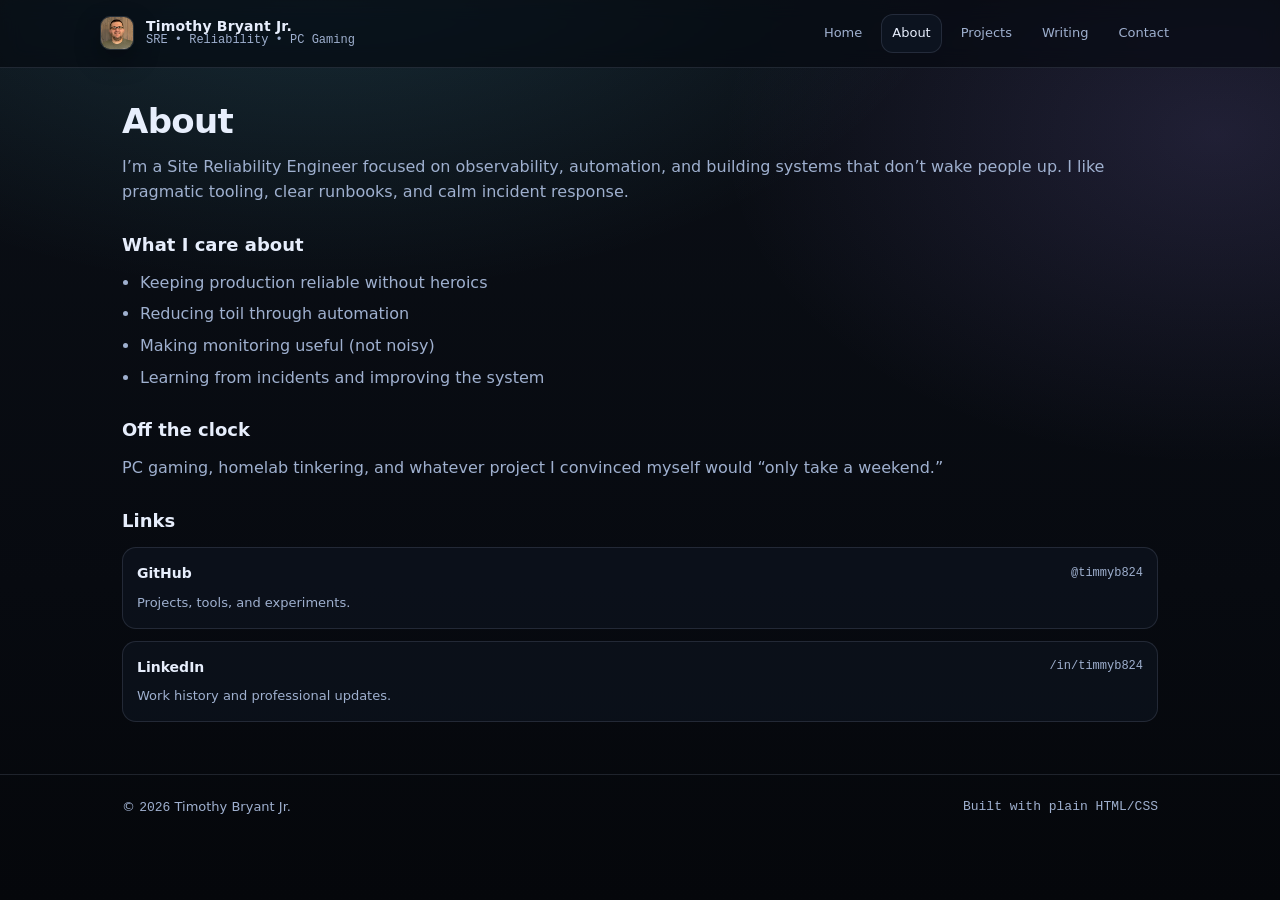
==== site/about.html @ 0bb1f5d0 "init commit" ====
<!doctype html>
<html lang="en">

<head>
  <meta charset="utf-8" />
  <meta name="viewport" content="width=device-width, initial-scale=1" />
  <title>About | Timothy Bryant Jr.</title>
  <meta name="description" content="About Timothy Bryant Jr. — Site Reliability Engineer." />
  <link rel="stylesheet" href="./assets/styles.css" />
</head>

<body>
  <a class="skip-link" href="#content">Skip to content</a>

  <header class="site-header">
    <div class="container header-inner">
      <a class="brand" href="./index.html" aria-label="Home">
        <img class="logo" src="./assets/timothy-bryant.png" alt="Timothy Bryant Jr." />
        <span class="brand-title">
          <strong>Timothy Bryant Jr.</strong>
          <span class="mono">SRE • Reliability • PC Gaming</span>
        </span>
      </a>

      <nav class="nav" aria-label="Primary">
        <a href="./index.html">Home</a>
        <a href="./about.html" aria-current="page">About</a>
        <a href="./projects.html">Projects</a>
        <a href="./writing.html">Writing</a>
        <a href="./contact.html">Contact</a>
      </nav>
    </div>
  </header>

  <main id="content" class="page">
    <div class="container">
      <h1>About</h1>
      <p>
        I’m a Site Reliability Engineer focused on observability, automation, and building systems that don’t wake
        people up.
        I like pragmatic tooling, clear runbooks, and calm incident response.
      </p>

      <h2>What I care about</h2>
      <ul>
        <li>Keeping production reliable without heroics</li>
        <li>Reducing toil through automation</li>
        <li>Making monitoring useful (not noisy)</li>
        <li>Learning from incidents and improving the system</li>
      </ul>

      <h2>Off the clock</h2>
      <p>
        PC gaming, homelab tinkering, and whatever project I convinced myself would “only take a weekend.”
      </p>

      <h2>Links</h2>
      <div class="list">
        <a href="https://github.com/timmyb824" rel="me">
          <div class="list-title"><strong>GitHub</strong><span class="mono">@timmyb824</span></div>
          <p>Projects, tools, and experiments.</p>
        </a>
        <a href="https://linkedin.com/in/timmyb824" rel="me">
          <div class="list-title"><strong>LinkedIn</strong><span class="mono">/in/timmyb824</span></div>
          <p>Work history and professional updates.</p>
        </a>
      </div>
    </div>
  </main>

  <footer class="site-footer">
    <div class="container footer-inner">
      <div>© <span class="mono">2026</span> Timothy Bryant Jr.</div>
      <div class="mono">Built with plain HTML/CSS</div>
    </div>
  </footer>
</body>

</html>
---- site/assets/styles.css ----
:root {
  --bg: #0b0f16;
  --panel: #0f1724;
  --panel2: #0c1320;
  --text: #e7eefc;
  --muted: #9fb0cf;
  --border: rgba(159, 176, 207, 0.16);
  --accent: #66e3ff;
  --accent2: #a78bfa;
  --ok: #22c55e;
  --warn: #f59e0b;
  --bad: #ef4444;
  --shadow: 0 16px 40px rgba(0, 0, 0, 0.45);
  --radius: 14px;
  --maxw: 1080px;
}

* {
  box-sizing: border-box;
}
html,
body {
  height: 100%;
}
body {
  margin: 0;
  font-family:
    ui-sans-serif,
    system-ui,
    -apple-system,
    Segoe UI,
    Roboto,
    Helvetica,
    Arial,
    "Apple Color Emoji",
    "Segoe UI Emoji";
  background:
    radial-gradient(
      1200px 700px at 25% -10%,
      rgba(102, 227, 255, 0.16),
      transparent 55%
    ),
    radial-gradient(
      900px 600px at 95% 15%,
      rgba(167, 139, 250, 0.14),
      transparent 55%
    ),
    linear-gradient(180deg, var(--bg), #070a10 65%, #05070b);
  color: var(--text);
  line-height: 1.6;
}

a {
  color: inherit;
  text-decoration: none;
}
a:hover {
  text-decoration: underline;
}

.container {
  max-width: var(--maxw);
  margin: 0 auto;
  padding: 0 22px;
}

.skip-link {
  position: absolute;
  left: -999px;
  top: auto;
  width: 1px;
  height: 1px;
  overflow: hidden;
}
.skip-link:focus {
  left: 16px;
  top: 16px;
  width: auto;
  height: auto;
  padding: 10px 12px;
  background: var(--panel);
  border: 1px solid var(--border);
  border-radius: 10px;
  z-index: 999;
}

.site-header {
  position: sticky;
  top: 0;
  z-index: 50;
  backdrop-filter: saturate(140%) blur(10px);
  background: rgba(7, 10, 16, 0.68);
  border-bottom: 1px solid var(--border);
}
.header-inner {
  display: flex;
  align-items: center;
  justify-content: space-between;
  gap: 16px;
  padding: 14px 0;
}
.brand {
  display: flex;
  align-items: center;
  gap: 12px;
}
.logo {
  width: 34px;
  height: 34px;
  border-radius: 10px;
  border: 1px solid rgba(231, 238, 252, 0.14);
  box-shadow: 0 10px 24px rgba(0, 0, 0, 0.35);
  object-fit: cover;
  display: block;
}
.brand-title {
  display: flex;
  flex-direction: column;
  line-height: 1.1;
}
.brand-title strong {
  font-size: 14px;
  letter-spacing: 0.2px;
}
.brand-title span {
  font-size: 12px;
  color: var(--muted);
}

.nav {
  display: flex;
  align-items: center;
  gap: 8px;
  flex-wrap: wrap;
  justify-content: flex-end;
}
.nav a {
  font-size: 13px;
  padding: 8px 10px;
  border-radius: 12px;
  border: 1px solid transparent;
  color: var(--muted);
}
.nav a[aria-current="page"] {
  color: var(--text);
  border-color: var(--border);
  background: rgba(15, 23, 36, 0.7);
}
.nav a:hover {
  color: var(--text);
  text-decoration: none;
  border-color: rgba(102, 227, 255, 0.2);
}

.hero {
  padding: 58px 0 26px;
}
.hero-grid {
  display: grid;
  grid-template-columns: 1.1fr 0.9fr;
  gap: 22px;
  align-items: start;
}
@media (max-width: 900px) {
  .hero-grid {
    grid-template-columns: 1fr;
  }
}

h1 {
  font-size: 44px;
  letter-spacing: -0.02em;
  line-height: 1.12;
  margin: 0 0 10px;
}
@media (max-width: 520px) {
  h1 {
    font-size: 36px;
  }
}
.lede {
  color: var(--muted);
  font-size: 16px;
  margin: 0 0 18px;
}

.badges {
  display: flex;
  flex-wrap: wrap;
  gap: 10px;
  margin-top: 14px;
}
.badge {
  display: inline-flex;
  align-items: center;
  gap: 8px;
  padding: 8px 10px;
  border-radius: 999px;
  background: rgba(15, 23, 36, 0.7);
  border: 1px solid var(--border);
  color: var(--muted);
  font-size: 13px;
}
.badge-dot {
  width: 8px;
  height: 8px;
  border-radius: 999px;
  background: var(--ok);
  box-shadow: 0 0 0 4px rgba(34, 197, 94, 0.14);
}

.card {
  background: linear-gradient(
    180deg,
    rgba(15, 23, 36, 0.92),
    rgba(10, 15, 24, 0.88)
  );
  border: 1px solid var(--border);
  border-radius: var(--radius);
  box-shadow: var(--shadow);
}
.card-inner {
  padding: 18px;
}

.kpi {
  display: grid;
  grid-template-columns: 1fr 1fr;
  gap: 12px;
}
@media (max-width: 420px) {
  .kpi {
    grid-template-columns: 1fr;
  }
}
.metric {
  padding: 12px 12px;
  border-radius: 12px;
  background: rgba(12, 19, 32, 0.7);
  border: 1px solid rgba(159, 176, 207, 0.12);
}
.metric-label {
  font-size: 12px;
  color: var(--muted);
}
.metric-value {
  font-size: 14px;
  margin-top: 6px;
}
.metric-value strong {
  font-weight: 650;
}

.section {
  padding: 18px 0 44px;
}
.section-title {
  display: flex;
  align-items: center;
  justify-content: space-between;
  gap: 16px;
  margin: 0 0 12px;
}
.section-title h2 {
  margin: 0;
  font-size: 18px;
  letter-spacing: 0.2px;
}
.section-title p {
  margin: 0;
  color: var(--muted);
  font-size: 13px;
}

.grid {
  display: grid;
  grid-template-columns: repeat(12, 1fr);
  gap: 16px;
}
.col-6 {
  grid-column: span 6;
}
.col-4 {
  grid-column: span 4;
}
.col-8 {
  grid-column: span 8;
}
@media (max-width: 900px) {
  .col-6,
  .col-4,
  .col-8 {
    grid-column: span 12;
  }
}

.tile {
  padding: 16px;
  border-radius: var(--radius);
  border: 1px solid var(--border);
  background: rgba(15, 23, 36, 0.55);
}
.tile h3 {
  margin: 0 0 8px;
  font-size: 16px;
}
.tile p {
  margin: 0;
  color: var(--muted);
  font-size: 14px;
}

.cta-row {
  display: flex;
  flex-wrap: wrap;
  gap: 10px;
  margin-top: 18px;
}
.btn {
  display: inline-flex;
  align-items: center;
  gap: 10px;
  padding: 10px 12px;
  border-radius: 12px;
  border: 1px solid rgba(159, 176, 207, 0.18);
  background: rgba(15, 23, 36, 0.72);
  color: var(--text);
  font-size: 13px;
  text-decoration: none;
}
.btn:hover {
  text-decoration: none;
  border-color: rgba(102, 227, 255, 0.28);
}
.btn.primary {
  background: linear-gradient(
    135deg,
    rgba(102, 227, 255, 0.18),
    rgba(167, 139, 250, 0.18)
  );
  border-color: rgba(102, 227, 255, 0.24);
}

.page {
  padding: 34px 0 52px;
}
.page h1 {
  font-size: 34px;
  margin: 0 0 14px;
}
.page h2 {
  font-size: 18px;
  margin: 26px 0 10px;
}
.page p {
  color: var(--muted);
  margin: 0 0 12px;
}
.page ul {
  color: var(--muted);
  margin: 0 0 12px;
  padding-left: 18px;
}
.page li {
  margin: 6px 0;
}

.list {
  display: grid;
  gap: 12px;
  margin-top: 12px;
}
.list a {
  display: block;
  padding: 14px;
  border-radius: var(--radius);
  border: 1px solid var(--border);
  background: rgba(15, 23, 36, 0.55);
}
.list a:hover {
  text-decoration: none;
  border-color: rgba(102, 227, 255, 0.24);
}
.list-title {
  display: flex;
  align-items: center;
  justify-content: space-between;
  gap: 14px;
}
.list-title strong {
  font-size: 14px;
}
.list-title span {
  font-size: 12px;
  color: var(--muted);
}
.list p {
  margin: 8px 0 0;
  color: var(--muted);
  font-size: 13px;
}

.site-footer {
  border-top: 1px solid var(--border);
  padding: 22px 0 42px;
  color: var(--muted);
  font-size: 13px;
}
.footer-inner {
  display: flex;
  align-items: center;
  justify-content: space-between;
  gap: 12px;
  flex-wrap: wrap;
}
.mono {
  font-family:
    ui-monospace, SFMono-Regular, Menlo, Monaco, Consolas, "Liberation Mono",
    "Courier New", monospace;
}
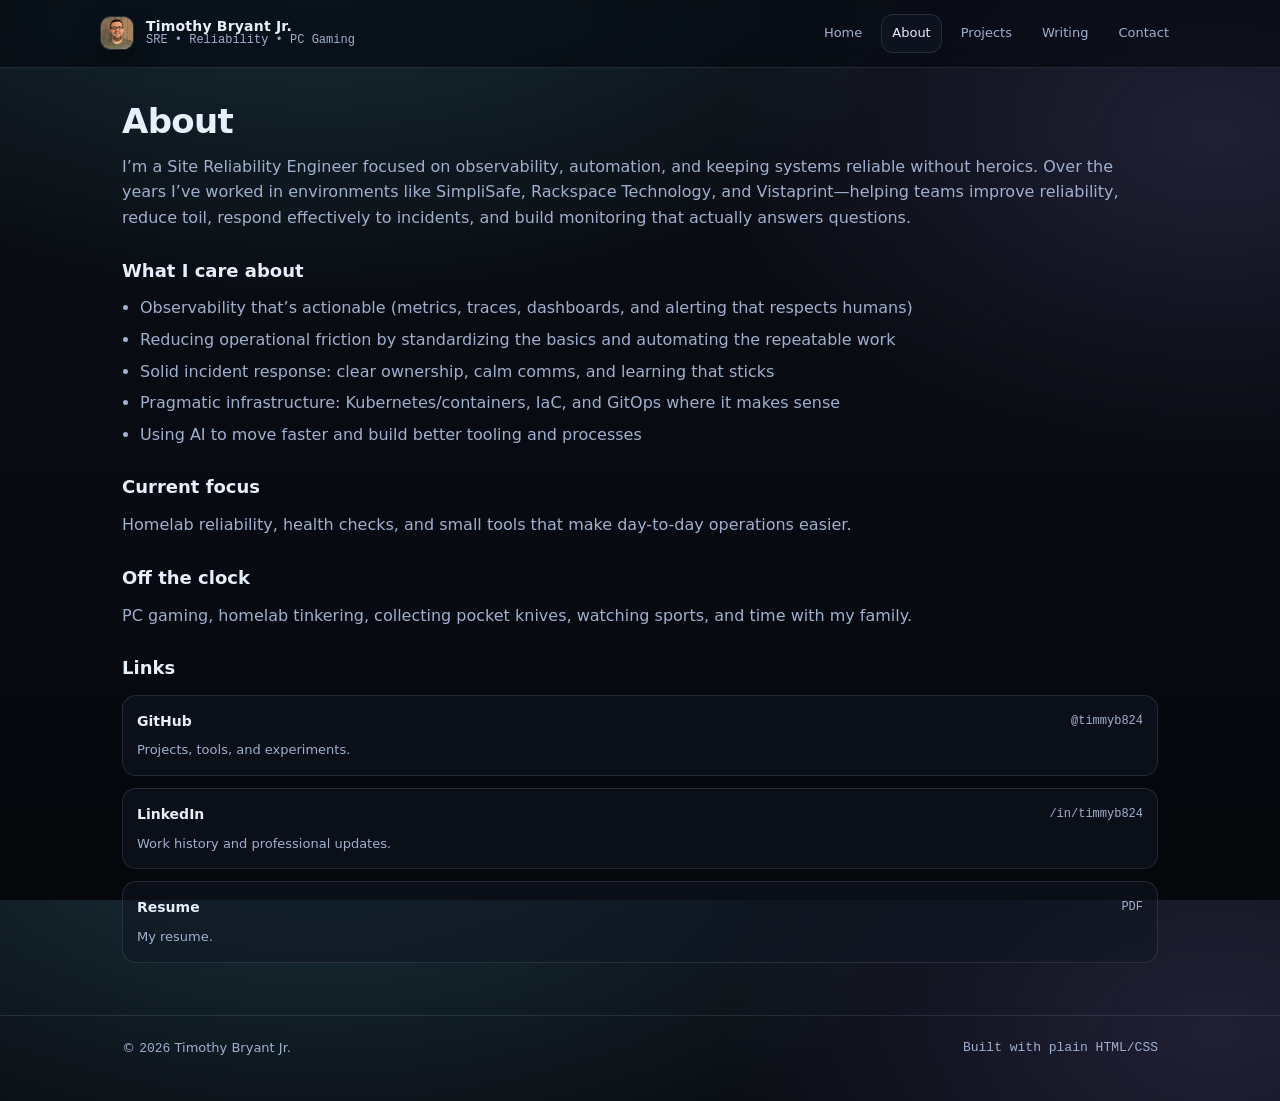
==== commit e2f84271: "chore: Update about page with expanded experience and current focus, add resume link, and refresh pr" ====
--- a/site/about.html
+++ b/site/about.html
@@ -36,22 +36,30 @@
     <div class="container">
       <h1>About</h1>
       <p>
-        I’m a Site Reliability Engineer focused on observability, automation, and building systems that don’t wake
-        people up.
-        I like pragmatic tooling, clear runbooks, and calm incident response.
+        I’m a Site Reliability Engineer focused on observability, automation, and keeping systems reliable without
+        heroics.
+        Over the years I’ve worked in environments like SimpliSafe, Rackspace Technology, and Vistaprint—helping teams
+        improve reliability, reduce toil, respond effectively to incidents, and build monitoring that actually answers
+        questions.
       </p>
 
       <h2>What I care about</h2>
       <ul>
-        <li>Keeping production reliable without heroics</li>
-        <li>Reducing toil through automation</li>
-        <li>Making monitoring useful (not noisy)</li>
-        <li>Learning from incidents and improving the system</li>
+        <li>Observability that’s actionable (metrics, traces, dashboards, and alerting that respects humans)</li>
+        <li>Reducing operational friction by standardizing the basics and automating the repeatable work</li>
+        <li>Solid incident response: clear ownership, calm comms, and learning that sticks</li>
+        <li>Pragmatic infrastructure: Kubernetes/containers, IaC, and GitOps where it makes sense</li>
+        <li>Using AI to move faster and build better tooling and processes</li>
       </ul>
+
+      <h2>Current focus</h2>
+      <p>
+        Homelab reliability, health checks, and small tools that make day-to-day operations easier.
+      </p>
 
       <h2>Off the clock</h2>
       <p>
-        PC gaming, homelab tinkering, and whatever project I convinced myself would “only take a weekend.”
+        PC gaming, homelab tinkering, collecting pocket knives, watching sports, and time with my family.
       </p>
 
       <h2>Links</h2>
@@ -63,6 +71,10 @@
         <a href="https://linkedin.com/in/timmyb824" rel="me">
           <div class="list-title"><strong>LinkedIn</strong><span class="mono">/in/timmyb824</span></div>
           <p>Work history and professional updates.</p>
+        </a>
+        <a href="https://drive.google.com/file/d/1bQ2MWPI5mQQKZRPiHyaFnCY5zLSzWv6C/view?usp=sharing" rel="me">
+          <div class="list-title"><strong>Resume</strong><span class="mono">PDF</span></div>
+          <p>My resume.</p>
         </a>
       </div>
     </div>
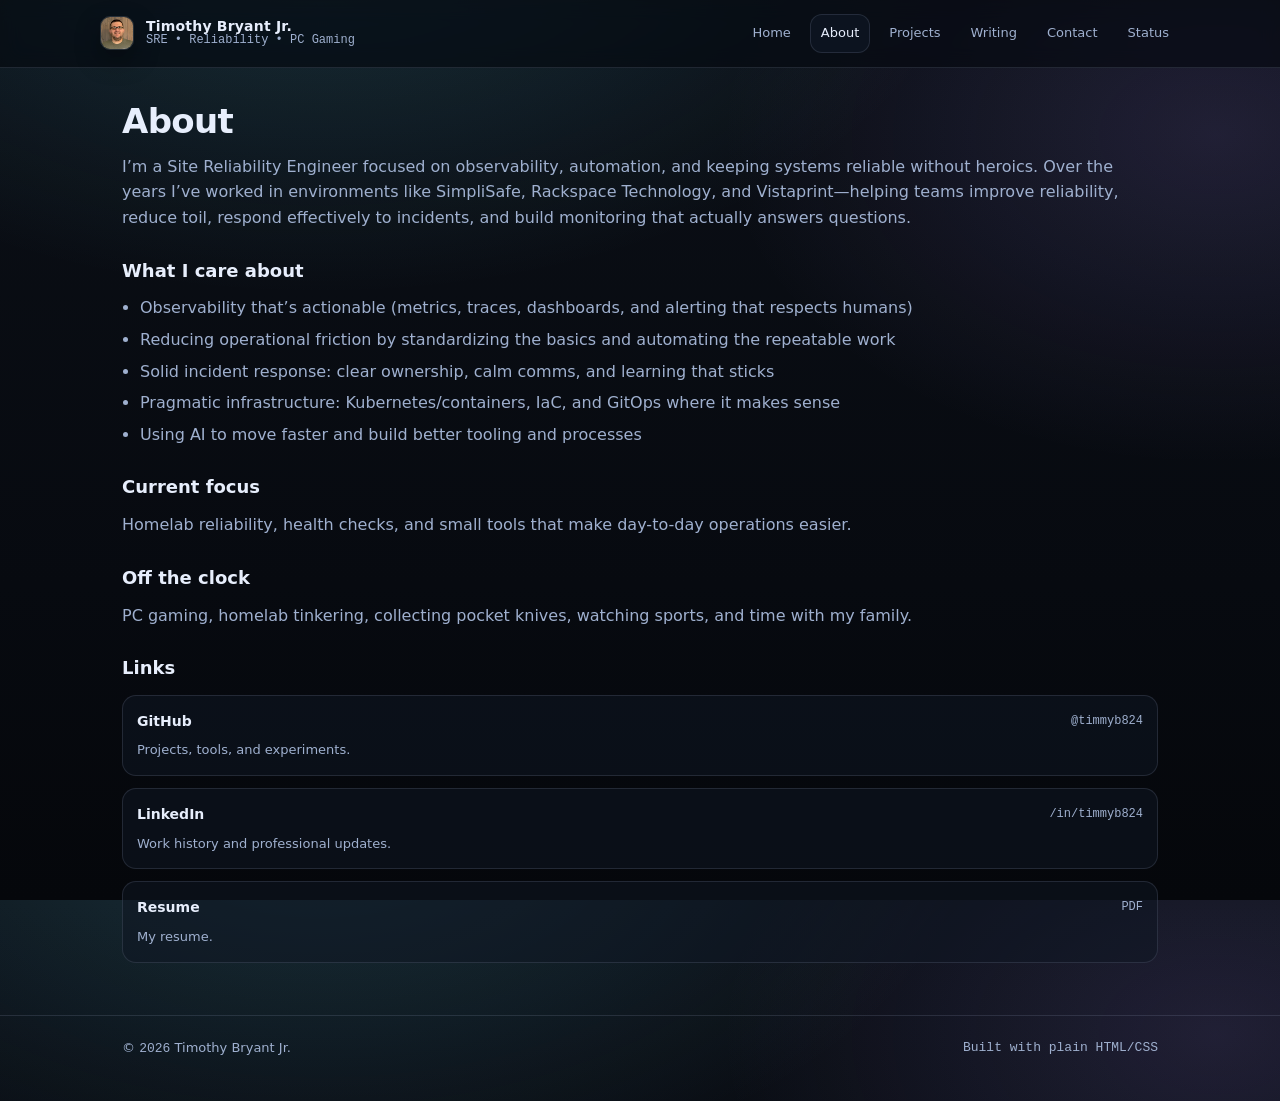
==== commit fd08a52f: "feat(status): add dedicated homelab status page with live monitoring Add comprehensive status page d" ====
--- a/site/about.html
+++ b/site/about.html
@@ -7,6 +7,8 @@
   <title>About | Timothy Bryant Jr.</title>
   <meta name="description" content="About Timothy Bryant Jr. — Site Reliability Engineer." />
   <link rel="stylesheet" href="./assets/styles.css" />
+  <script defer src="https://umami.timmybtech.com/script.js"
+    data-website-id="ece61c2a-58e9-45ee-8f66-220924fdbd28"></script>
 </head>
 
 <body>
@@ -28,6 +30,7 @@
         <a href="./projects.html">Projects</a>
         <a href="./writing.html">Writing</a>
         <a href="./contact.html">Contact</a>
+        <a href="./status.html">Status</a>
       </nav>
     </div>
   </header>
@@ -72,7 +75,7 @@
           <div class="list-title"><strong>LinkedIn</strong><span class="mono">/in/timmyb824</span></div>
           <p>Work history and professional updates.</p>
         </a>
-        <a href="https://drive.google.com/file/d/1bQ2MWPI5mQQKZRPiHyaFnCY5zLSzWv6C/view?usp=sharing" rel="me">
+        <a href="https://drive.google.com/file/d/1o6niNnLvuCcn2YS2I8iHTvrMNW_us4mw/view?usp=sharing" rel="me">
           <div class="list-title"><strong>Resume</strong><span class="mono">PDF</span></div>
           <p>My resume.</p>
         </a>
--- a/site/assets/styles.css
+++ b/site/assets/styles.css
@@ -418,3 +418,52 @@
     ui-monospace, SFMono-Regular, Menlo, Monaco, Consolas, "Liberation Mono",
     "Courier New", monospace;
 }
+
+/* Homelab status page (status.html) */
+.stat-row {
+  display: flex;
+  align-items: center;
+  gap: 10px;
+  padding: 8px 10px;
+  border-radius: 10px;
+  border: 1px solid rgba(159, 176, 207, 0.1);
+  background: rgba(12, 19, 32, 0.5);
+}
+.stat-row + .stat-row {
+  margin-top: 6px;
+}
+.stat-dot {
+  width: 8px;
+  height: 8px;
+  border-radius: 999px;
+  flex: none;
+}
+.stat-dot.up {
+  background: var(--ok);
+  box-shadow: 0 0 0 4px rgba(34, 197, 94, 0.12);
+}
+.stat-dot.down {
+  background: var(--bad);
+  box-shadow: 0 0 0 4px rgba(239, 68, 68, 0.12);
+}
+.stat-name {
+  font-size: 14px;
+}
+.stat-meta {
+  margin-left: auto;
+  font-size: 12px;
+  color: var(--muted);
+  display: inline-flex;
+  align-items: center;
+  gap: 8px;
+  flex-wrap: wrap;
+  justify-content: flex-end;
+}
+.pill {
+  font-size: 11px;
+  padding: 2px 8px;
+  border-radius: 999px;
+  border: 1px solid var(--border);
+  color: var(--muted);
+  white-space: nowrap;
+}
